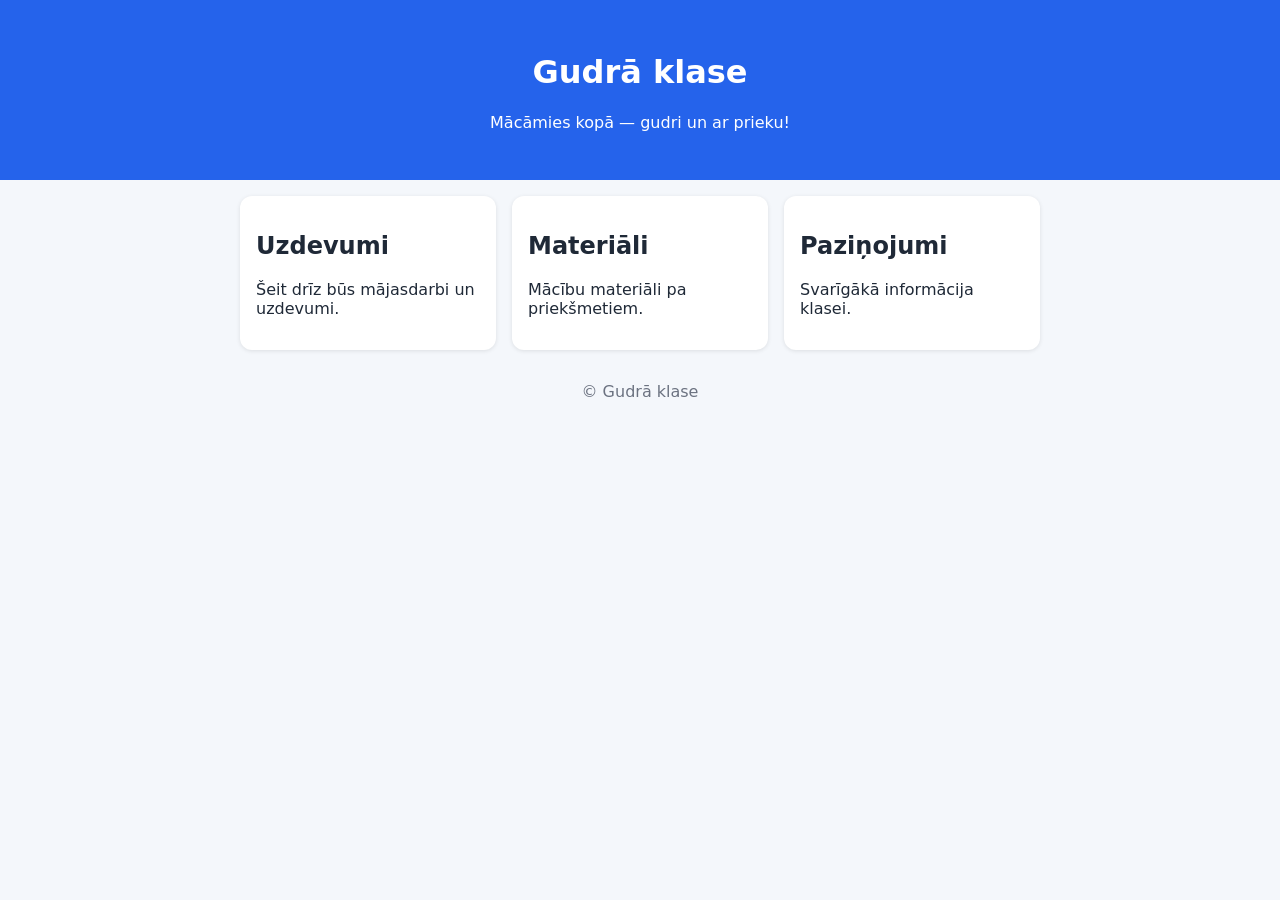
==== index.html @ 0bf32ad8 "Pirmie faili: README un sākumlapa Co-Authored-By: Claude Sonnet 5.5 <noreply@anthropic.com> Claude-S" ====
<!DOCTYPE html>
<html lang="lv">
<head>
  <meta charset="UTF-8">
  <meta name="viewport" content="width=device-width, initial-scale=1">
  <title>Gudrā klase</title>
  <style>
    body { font-family: system-ui, sans-serif; margin: 0; background: #f4f7fb; color: #1f2937; }
    header { background: #2563eb; color: #fff; padding: 2rem 1rem; text-align: center; }
    main { max-width: 800px; margin: 0 auto; padding: 1rem; }
    .cards { display: grid; gap: 1rem; grid-template-columns: repeat(auto-fit, minmax(220px, 1fr)); }
    .card { background: #fff; border-radius: 12px; padding: 1rem; box-shadow: 0 1px 4px rgba(0,0,0,.1); }
    footer { text-align: center; padding: 1rem; color: #6b7280; }
  </style>
</head>
<body>
  <header>
    <h1>Gudrā klase</h1>
    <p>Mācāmies kopā — gudri un ar prieku!</p>
  </header>
  <main>
    <div class="cards">
      <section class="card"><h2>Uzdevumi</h2><p>Šeit drīz būs mājasdarbi un uzdevumi.</p></section>
      <section class="card"><h2>Materiāli</h2><p>Mācību materiāli pa priekšmetiem.</p></section>
      <section class="card"><h2>Paziņojumi</h2><p>Svarīgākā informācija klasei.</p></section>
    </div>
  </main>
  <footer>© Gudrā klase</footer>
</body>
</html>
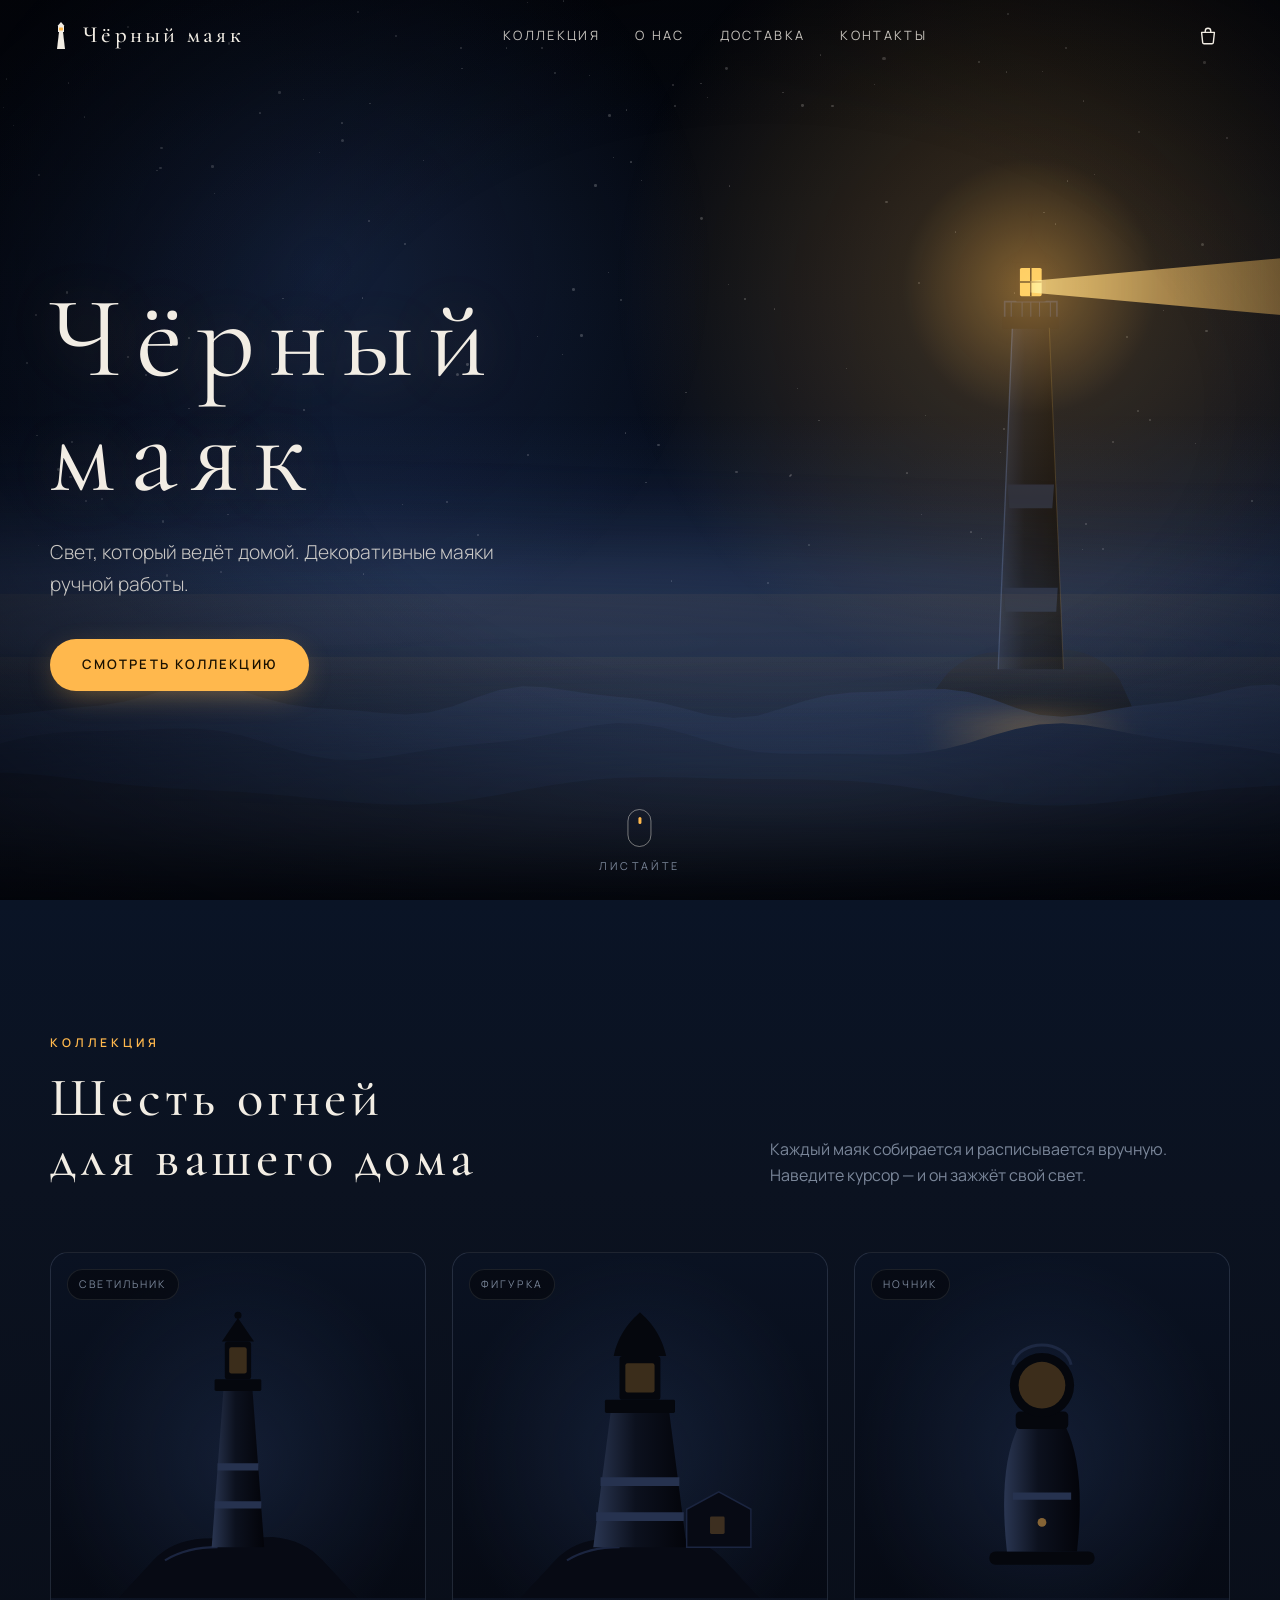
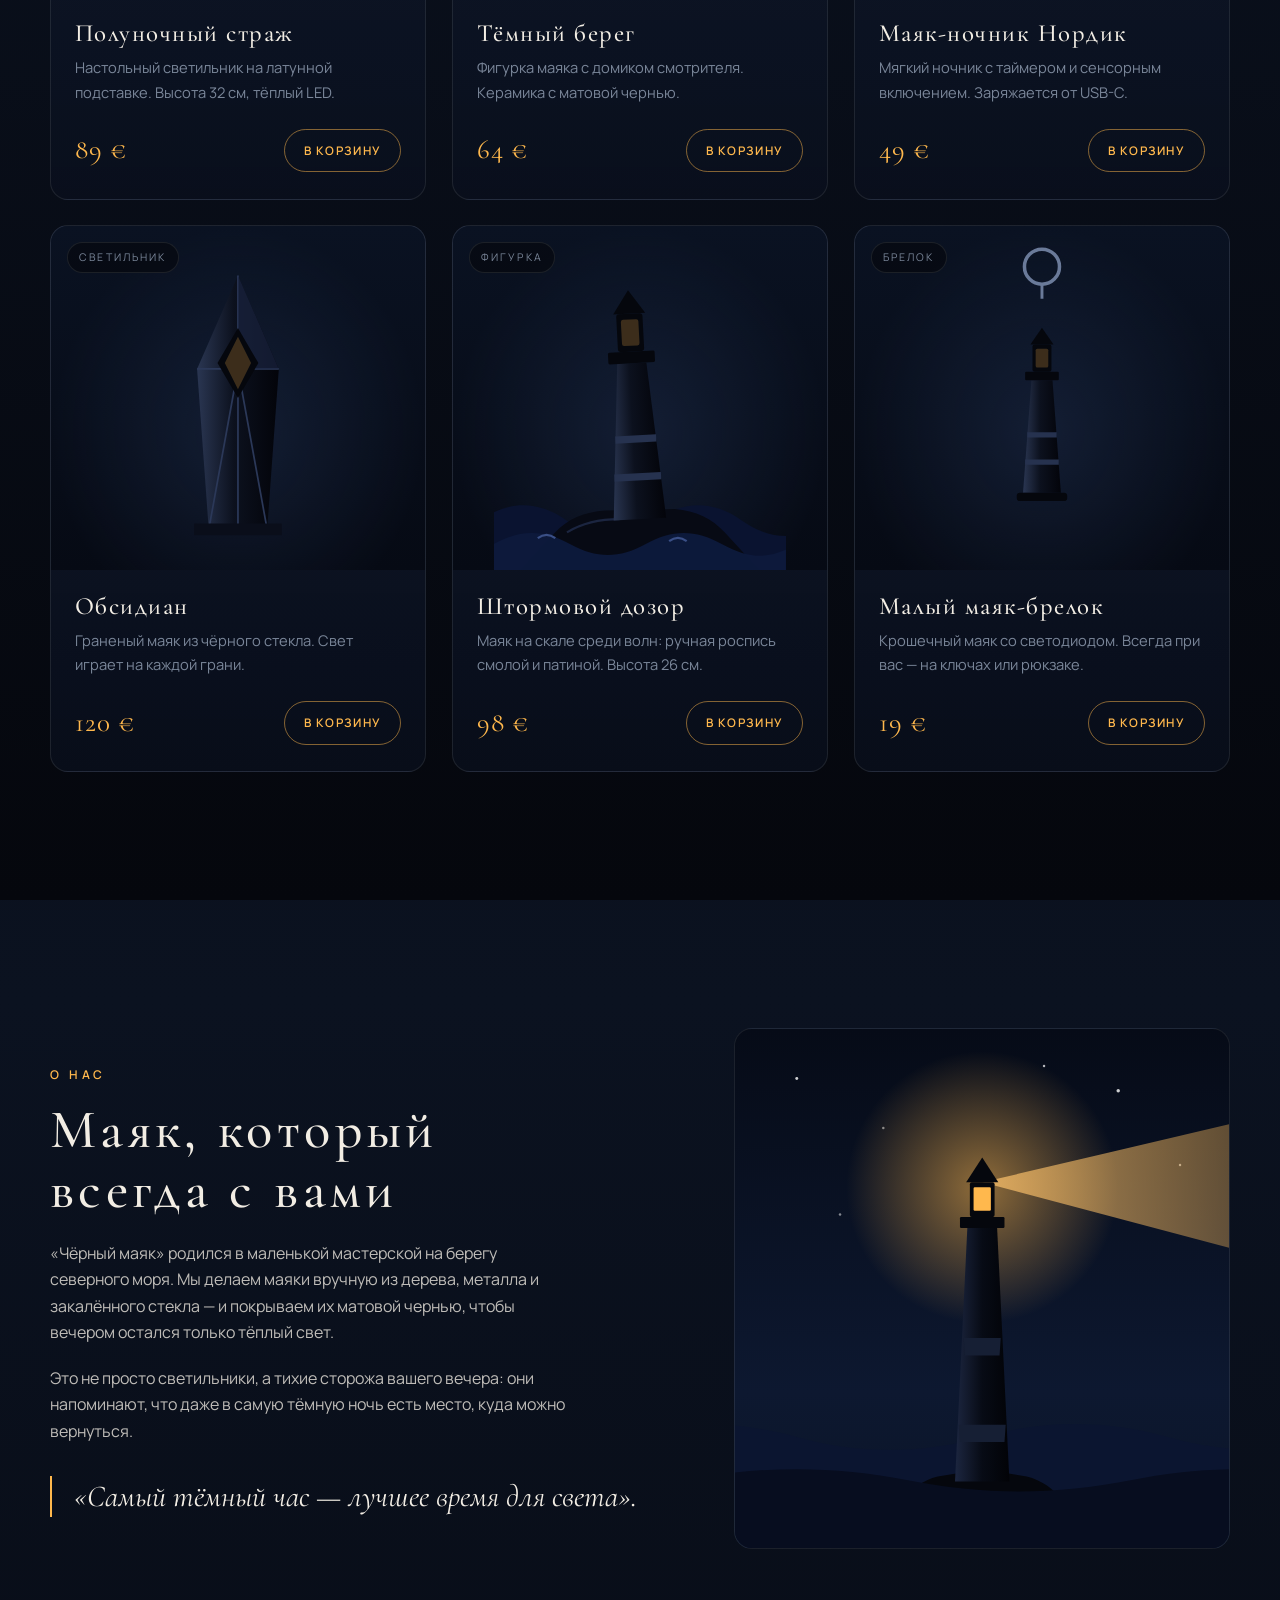
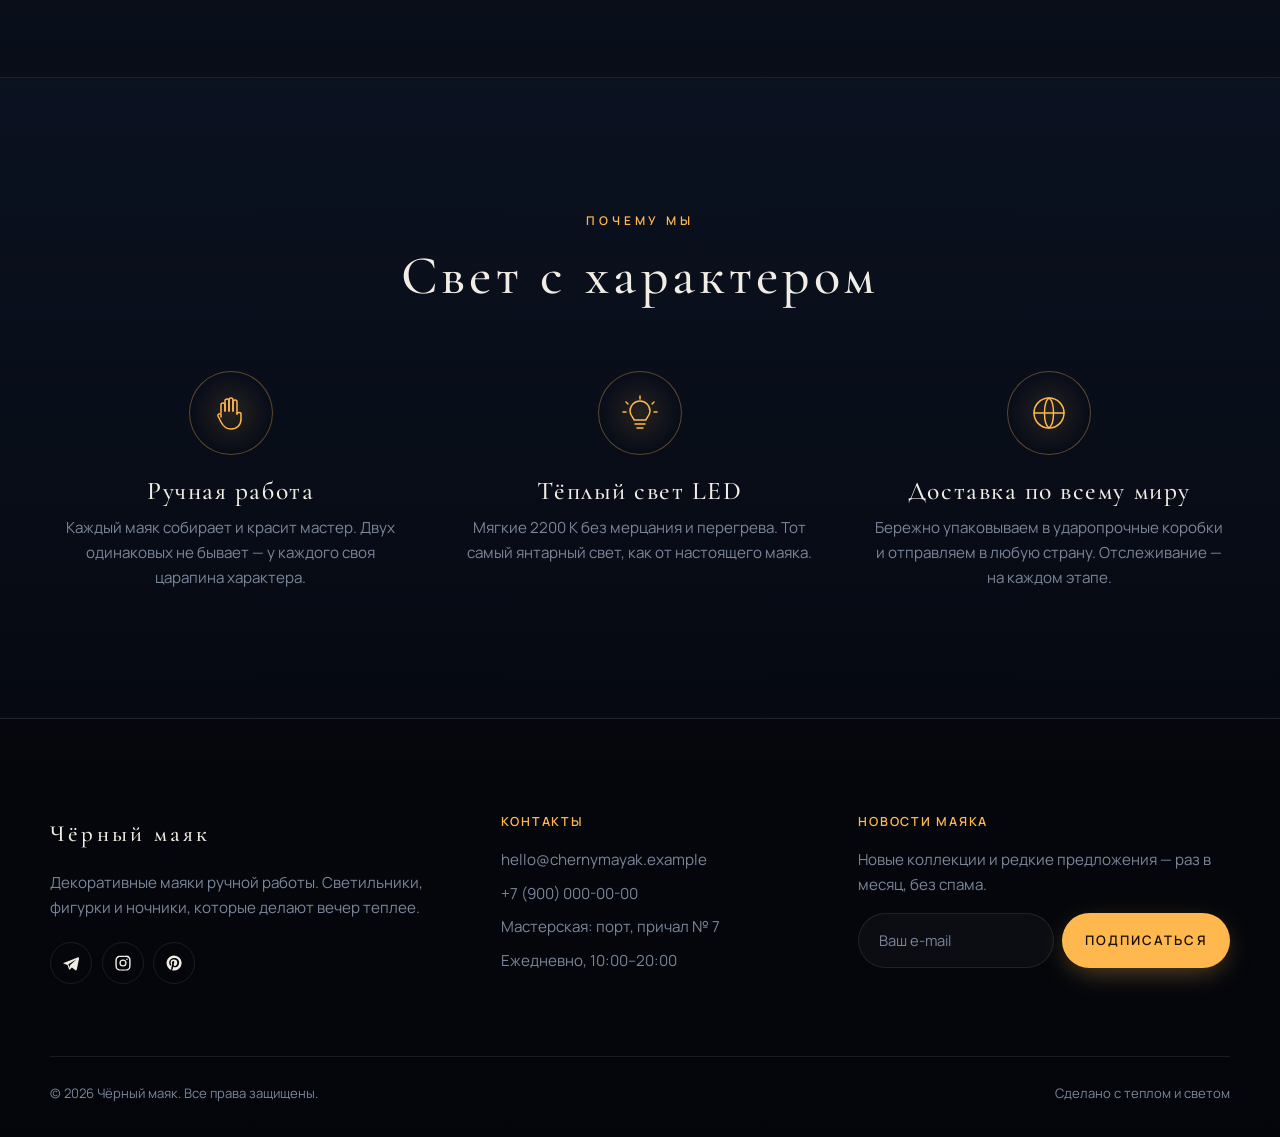
==== commit 65da4eb6: "Сайт «Чёрный маяк»: одностраничный магазин декоративных маяков Co-Authored-By: Claude Sonnet 5.5 <no" ====
--- a/index.html
+++ b/index.html
@@ -1,30 +1,1189 @@
 <!DOCTYPE html>
-<html lang="lv">
+<html lang="ru">
 <head>
-  <meta charset="UTF-8">
-  <meta name="viewport" content="width=device-width, initial-scale=1">
-  <title>Gudrā klase</title>
-  <style>
-    body { font-family: system-ui, sans-serif; margin: 0; background: #f4f7fb; color: #1f2937; }
-    header { background: #2563eb; color: #fff; padding: 2rem 1rem; text-align: center; }
-    main { max-width: 800px; margin: 0 auto; padding: 1rem; }
-    .cards { display: grid; gap: 1rem; grid-template-columns: repeat(auto-fit, minmax(220px, 1fr)); }
-    .card { background: #fff; border-radius: 12px; padding: 1rem; box-shadow: 0 1px 4px rgba(0,0,0,.1); }
-    footer { text-align: center; padding: 1rem; color: #6b7280; }
-  </style>
+<meta charset="UTF-8">
+<meta name="viewport" content="width=device-width, initial-scale=1">
+<title>Чёрный маяк — декоративные маяки ручной работы</title>
+<meta name="description" content="Чёрный маяк — интернет-магазин декоративных маяков ручной работы: настольные светильники, фигурки и ночники. Свет, который ведёт домой.">
+<meta name="theme-color" content="#05070d">
+
+<!-- Шрифты: единственная внешняя зависимость -->
+<link rel="preconnect" href="https://fonts.googleapis.com">
+<link rel="preconnect" href="https://fonts.gstatic.com" crossorigin>
+<link href="https://fonts.googleapis.com/css2?family=Cormorant+Garamond:ital,wght@0,300;0,400;0,500;0,600;1,400;1,500&family=Manrope:wght@300;400;500;600;700&display=swap&subset=cyrillic" rel="stylesheet">
+
+<style>
+/* =========================================================
+   0. ПЕРЕМЕННЫЕ И БАЗА
+   ========================================================= */
+:root{
+  /* Палитра */
+  --bg-0:#05070d;
+  --bg-1:#0b1220;
+  --bg-2:#101a2e;
+  --text:#f2ede4;
+  --muted:#7a8699;
+  --accent:#ffb84d;
+  --accent-soft:rgba(255,184,77,.16);
+  --accent-glow:rgba(255,184,77,.45);
+  --line:rgba(242,237,228,.09);
+  --card:rgba(16,26,46,.55);
+
+  /* Шрифты */
+  --font-head:"Cormorant Garamond","Playfair Display",Georgia,serif;
+  --font-body:"Manrope","Inter",system-ui,-apple-system,"Segoe UI",sans-serif;
+
+  /* Размеры */
+  --nav-h:72px;
+  --maxw:1180px;
+  --radius:18px;
+  --ease:cubic-bezier(.22,.8,.24,1);
+}
+
+*,*::before,*::after{box-sizing:border-box}
+html{scroll-behavior:smooth;-webkit-text-size-adjust:100%}
+body{
+  margin:0;
+  font-family:var(--font-body);
+  font-size:16px;
+  line-height:1.65;
+  color:var(--text);
+  background:linear-gradient(180deg,var(--bg-0) 0%,var(--bg-1) 60%,var(--bg-0) 100%);
+  background-color:var(--bg-0);
+  overflow-x:hidden;
+}
+img,svg{display:block;max-width:100%}
+a{color:inherit;text-decoration:none}
+button{font:inherit;color:inherit;cursor:pointer;border:0;background:none}
+h1,h2,h3{font-family:var(--font-head);font-weight:500;margin:0;line-height:1.1}
+p{margin:0}
+ul{margin:0;padding:0;list-style:none}
+:focus-visible{outline:2px solid var(--accent);outline-offset:3px;border-radius:6px}
+::selection{background:var(--accent);color:#1a1100}
+
+.container{width:min(var(--maxw),100% - 2.5rem);margin-inline:auto}
+.sr-only{position:absolute;width:1px;height:1px;overflow:hidden;clip:rect(0 0 0 0);white-space:nowrap}
+.skip{position:fixed;left:1rem;top:-4rem;z-index:200;background:var(--accent);color:#1a1100;padding:.6rem 1rem;border-radius:8px;transition:top .3s}
+.skip:focus{top:1rem}
+
+/* Общие заголовки секций */
+.eyebrow{
+  display:inline-block;font-size:.75rem;font-weight:600;letter-spacing:.32em;text-transform:uppercase;
+  color:var(--accent);margin-bottom:1rem;
+}
+.section{padding:clamp(4.5rem,10vw,8rem) 0;position:relative}
+.section-title{
+  font-size:clamp(2rem,5vw,3.4rem);letter-spacing:.08em;
+}
+.section-lead{color:var(--muted);max-width:46ch;margin-top:1rem}
+
+/* Кнопки */
+.btn{
+  position:relative;display:inline-flex;align-items:center;justify-content:center;gap:.6rem;
+  padding:.95rem 2rem;border-radius:999px;font-weight:600;font-size:.82rem;letter-spacing:.16em;text-transform:uppercase;
+  transition:transform .4s var(--ease),box-shadow .4s var(--ease),background .4s,color .4s,border-color .4s;
+}
+.btn-primary{
+  background:var(--accent);color:#1a1100;
+  box-shadow:0 0 0 0 var(--accent-glow),0 8px 30px -8px var(--accent-glow);
+  animation:btnPulse 3.4s ease-in-out infinite;
+}
+.btn-primary:hover{transform:translateY(-3px);box-shadow:0 0 0 6px rgba(255,184,77,.14),0 14px 44px -6px var(--accent-glow)}
+.btn-ghost{border:1px solid var(--line);color:var(--text)}
+.btn-ghost:hover{border-color:var(--accent);color:var(--accent);transform:translateY(-2px)}
+@keyframes btnPulse{
+  0%,100%{box-shadow:0 0 0 0 rgba(255,184,77,0),0 8px 30px -8px var(--accent-glow)}
+  50%{box-shadow:0 0 0 8px rgba(255,184,77,.08),0 10px 40px -6px rgba(255,184,77,.6)}
+}
+
+/* =========================================================
+   1. НАВИГАЦИЯ
+   ========================================================= */
+.nav{
+  position:fixed;inset:0 0 auto 0;height:var(--nav-h);z-index:100;
+  display:flex;align-items:center;
+  transition:background .5s,backdrop-filter .5s,border-color .5s;
+  border-bottom:1px solid transparent;
+}
+.nav.scrolled{
+  background:rgba(5,7,13,.62);
+  -webkit-backdrop-filter:blur(16px) saturate(140%);backdrop-filter:blur(16px) saturate(140%);
+  border-bottom-color:var(--line);
+}
+.nav-inner{display:flex;align-items:center;justify-content:space-between;gap:1.5rem;width:min(var(--maxw),100% - 2.5rem);margin-inline:auto}
+.logo{display:flex;align-items:center;gap:.7rem;font-family:var(--font-head);font-size:1.45rem;letter-spacing:.14em;font-weight:500}
+.logo svg{width:22px;height:30px;overflow:visible}
+.logo .lamp-dot{fill:var(--accent);animation:flicker 4s infinite}
+.nav-links{display:flex;align-items:center;gap:2.2rem}
+.nav-links a{
+  position:relative;font-size:.8rem;letter-spacing:.18em;text-transform:uppercase;color:rgba(242,237,228,.82);
+  padding:.3rem 0;transition:color .3s;
+}
+.nav-links a::after{
+  content:"";position:absolute;left:0;bottom:-2px;height:1px;width:100%;background:var(--accent);
+  transform:scaleX(0);transform-origin:left;transition:transform .4s var(--ease);
+}
+.nav-links a:hover{color:var(--accent)}
+.nav-links a:hover::after{transform:scaleX(1)}
+.nav-actions{display:flex;align-items:center;gap:.4rem}
+.icon-btn{
+  position:relative;width:44px;height:44px;border-radius:50%;display:grid;place-items:center;
+  transition:background .3s,color .3s;
+}
+.icon-btn:hover{background:var(--accent-soft);color:var(--accent)}
+.icon-btn svg{width:22px;height:22px}
+.cart-count{
+  position:absolute;top:2px;right:0;min-width:19px;height:19px;padding:0 5px;border-radius:999px;
+  background:var(--accent);color:#1a1100;font-size:.68rem;font-weight:700;line-height:19px;text-align:center;
+  transform:scale(0);transition:transform .3s var(--ease);
+}
+.cart-count.has{transform:scale(1)}
+.cart-count.bump{animation:bump .55s var(--ease)}
+@keyframes bump{0%{transform:scale(1)}30%{transform:scale(1.7) translateY(-3px)}60%{transform:scale(.85)}100%{transform:scale(1)}}
+.burger{display:none}
+.burger span{display:block;width:20px;height:1.5px;background:currentColor;margin:5px 0;transition:transform .35s var(--ease),opacity .25s}
+.burger[aria-expanded="true"] span:nth-child(1){transform:translateY(6.5px) rotate(45deg)}
+.burger[aria-expanded="true"] span:nth-child(2){opacity:0}
+.burger[aria-expanded="true"] span:nth-child(3){transform:translateY(-6.5px) rotate(-45deg)}
+
+/* =========================================================
+   2. HERO
+   ========================================================= */
+.hero{
+  position:relative;min-height:100vh;min-height:100svh;overflow:hidden;isolation:isolate;
+  display:flex;align-items:center;
+  background:linear-gradient(180deg,#03050a 0%,#070d1a 45%,#0d1830 72%,#0a1426 100%);
+}
+.layer{position:absolute;inset:0;pointer-events:none;will-change:transform}
+
+/* Звёзды */
+.stars{position:absolute;inset:0 0 35% 0}
+.star{
+  position:absolute;border-radius:50%;background:#fff;opacity:.2;
+  animation:twinkle var(--dur,4s) ease-in-out var(--del,0s) infinite;
+}
+@keyframes twinkle{0%,100%{opacity:.15;transform:scale(.8)}50%{opacity:var(--max,.9);transform:scale(1.15)}}
+.shooting{
+  position:absolute;top:14%;left:62%;width:140px;height:1.5px;
+  background:linear-gradient(90deg,rgba(255,255,255,.9),transparent);
+  transform:rotate(-24deg) translateX(0);opacity:0;
+  animation:shoot 11s ease-in 3s infinite;
+}
+@keyframes shoot{
+  0%{opacity:0;transform:rotate(-24deg) translateX(0)}
+  2%{opacity:1}
+  7%{opacity:0;transform:rotate(-24deg) translateX(-380px)}
+  100%{opacity:0;transform:rotate(-24deg) translateX(-380px)}
+}
+/* Лунное свечение и дымка у горизонта */
+.moonglow{
+  position:absolute;left:-10%;top:-20%;width:70vw;height:70vw;max-width:900px;max-height:900px;
+  background:radial-gradient(circle,rgba(70,110,190,.22),transparent 62%);
+}
+.haze{
+  position:absolute;left:0;right:0;bottom:24%;height:30%;
+  background:linear-gradient(180deg,transparent,rgba(60,90,150,.16) 60%,transparent);
+}
+
+/* Маяк */
+.lighthouse{
+  position:absolute;right:clamp(1rem,11vw,12rem);bottom:calc(20% - 4px);
+  width:clamp(130px,17vw,250px);aspect-ratio:200/520;
+}
+.lighthouse svg{width:100%;height:100%;overflow:visible}
+.lamp-glow{
+  position:absolute;left:50%;top:22.7%;width:520%;aspect-ratio:1;transform:translate(-50%,-50%);
+  background:radial-gradient(circle,rgba(255,184,77,.5) 0%,rgba(255,184,77,.16) 16%,transparent 52%);
+  animation:flicker 5s infinite;mix-blend-mode:screen;
+}
+.beam{
+  position:absolute;left:50%;top:22.7%;width:min(78vw,1250px);height:min(15vw,240px);
+  transform-origin:0 50%;margin-top:calc(min(15vw,240px) / -2);
+  background:linear-gradient(90deg,rgba(255,200,110,.78),rgba(255,184,77,.32) 32%,rgba(255,184,77,0) 92%);
+  clip-path:polygon(0 47%,100% 0,100% 100%,0 53%);
+  filter:blur(5px);mix-blend-mode:screen;
+  animation:sweep 9s ease-in-out infinite;
+}
+/* Луч вращается вокруг башни: проекция на экран сжимается до нуля и разворачивается */
+@keyframes sweep{
+  0%,100%{transform:scaleX(1);opacity:.95}
+  25%{opacity:.7}
+  50%{transform:scaleX(-1);opacity:.95}
+  75%{opacity:.7}
+}
+@keyframes flicker{
+  0%,100%{opacity:1}
+  8%{opacity:.86}
+  12%{opacity:1}
+  46%{opacity:.93}
+  50%{opacity:1}
+  78%{opacity:.88}
+  82%{opacity:1}
+}
+
+/* Море */
+.sea{position:absolute;left:-5%;right:-5%;bottom:0;overflow:hidden}
+.sea.back{height:34%}
+.sea.mid{height:27%}
+.sea.front{height:19%}
+.sea svg{position:absolute;left:0;bottom:0;width:200%;max-width:none;height:100%}
+.sea.back svg{animation:drift 52s linear infinite}
+.sea.mid svg{animation:drift 36s linear infinite reverse}
+.sea.front svg{animation:drift 24s linear infinite}
+@keyframes drift{from{transform:translateX(0)}to{transform:translateX(-50%)}}
+.sea.back::after,.sea.mid::after{
+  content:"";position:absolute;inset:0;
+  background:linear-gradient(180deg,rgba(255,184,77,.05),transparent 40%);
+}
+/* Золотая дорожка на воде под маяком */
+.glint{
+  position:absolute;right:clamp(1rem,11vw,12rem);bottom:6%;width:clamp(130px,17vw,250px);height:15%;
+  background:radial-gradient(ellipse at 50% 0,rgba(255,184,77,.35),transparent 70%);
+  filter:blur(10px);animation:flicker 5s infinite;
+}
+
+/* Туман */
+.fog{position:absolute;left:-30%;width:160%;height:36%;filter:blur(30px)}
+.fog.f1{bottom:12%;background:radial-gradient(ellipse at 30% 50%,rgba(150,175,215,.16),transparent 60%),radial-gradient(ellipse at 75% 60%,rgba(120,150,200,.13),transparent 55%);animation:fogMove 38s ease-in-out infinite alternate}
+.fog.f2{bottom:-2%;height:30%;background:radial-gradient(ellipse at 60% 50%,rgba(150,175,215,.18),transparent 60%),radial-gradient(ellipse at 15% 60%,rgba(120,150,200,.12),transparent 55%);animation:fogMove 28s ease-in-out infinite alternate-reverse}
+@keyframes fogMove{from{transform:translateX(-6%)}to{transform:translateX(8%)}}
+.vignette{position:absolute;inset:0;background:radial-gradient(ellipse at 60% 45%,transparent 40%,rgba(2,3,8,.65) 100%)}
+
+/* Контент hero */
+.hero-content{position:relative;z-index:5;padding-top:var(--nav-h);width:min(var(--maxw),100% - 2.5rem);margin-inline:auto}
+.hero-text{max-width:44rem}
+.hero h1{
+  font-size:clamp(2.7rem,9vw,8rem);font-weight:400;letter-spacing:.12em;line-height:1;
+  text-shadow:0 0 60px rgba(255,184,77,.18);
+}
+.hero h1 .word{display:inline-block;white-space:nowrap;margin-right:.28em}
+.hero h1 .word:last-child{margin-right:0}
+.hero h1 .ch{
+  display:inline-block;opacity:0;filter:blur(14px);transform:translateY(.25em);
+  animation:chIn 1.2s var(--ease) forwards;animation-delay:calc(.35s + var(--i) * .075s);
+}
+.hero h1 .ch.accent{color:var(--accent)}
+@keyframes chIn{to{opacity:1;filter:blur(0);transform:none}}
+.hero-sub{
+  margin-top:1.6rem;max-width:30rem;font-size:clamp(1rem,2vw,1.2rem);color:rgba(242,237,228,.82);font-weight:300;
+  opacity:0;transform:translateY(14px);animation:fadeUp 1.2s var(--ease) 1.3s forwards;
+}
+.hero .btn{margin-top:2.4rem;opacity:0;transform:translateY(14px);animation:fadeUp 1.2s var(--ease) 1.65s forwards,btnPulse 3.4s ease-in-out 3s infinite}
+@keyframes fadeUp{to{opacity:1;transform:none}}
+
+.scroll-hint{
+  position:absolute;left:50%;bottom:1.6rem;z-index:6;transform:translateX(-50%);
+  display:flex;flex-direction:column;align-items:center;gap:.6rem;color:var(--muted);
+  font-size:.68rem;letter-spacing:.3em;text-transform:uppercase;
+  opacity:0;animation:fadeIn 1s 2.4s forwards;
+}
+@keyframes fadeIn{to{opacity:1}}
+.mouse{width:24px;height:38px;border:1.5px solid rgba(242,237,228,.45);border-radius:14px;position:relative;animation:hintPulse 2.4s ease-in-out infinite}
+.mouse::before{content:"";position:absolute;left:50%;top:7px;width:3px;height:7px;margin-left:-1.5px;border-radius:2px;background:var(--accent);animation:wheel 2s ease-in-out infinite}
+@keyframes wheel{0%{opacity:0;transform:translateY(0)}30%{opacity:1}100%{opacity:0;transform:translateY(14px)}}
+@keyframes hintPulse{0%,100%{box-shadow:0 0 0 0 rgba(255,184,77,0)}50%{box-shadow:0 0 18px 2px rgba(255,184,77,.22)}}
+
+/* =========================================================
+   3. КАТАЛОГ
+   ========================================================= */
+.catalog{background:linear-gradient(180deg,#0a1426 0%,var(--bg-1) 18%,var(--bg-0) 100%)}
+.section-head{display:flex;flex-wrap:wrap;align-items:end;justify-content:space-between;gap:1.5rem;margin-bottom:clamp(2.5rem,5vw,4rem)}
+.grid{display:grid;gap:1.6rem;grid-template-columns:1fr}
+@media(min-width:640px){.grid{grid-template-columns:repeat(2,1fr)}}
+@media(min-width:1000px){.grid{grid-template-columns:repeat(3,1fr)}}
+
+.card{
+  position:relative;display:flex;flex-direction:column;border-radius:var(--radius);overflow:hidden;
+  background:linear-gradient(180deg,rgba(22,34,60,.6),rgba(10,16,30,.7));
+  border:1px solid var(--line);
+  transition:transform .6s var(--ease),box-shadow .6s var(--ease),border-color .6s;
+}
+.card:hover,.card:focus-within{
+  transform:translateY(-8px);border-color:rgba(255,184,77,.38);
+  box-shadow:0 30px 60px -28px rgba(0,0,0,.9),0 0 50px -10px rgba(255,184,77,.28);
+}
+.card-art{
+  position:relative;aspect-ratio:1/.92;display:grid;place-items:end center;overflow:hidden;
+  background:radial-gradient(ellipse at 50% 60%,rgba(40,60,100,.35),transparent 70%),linear-gradient(180deg,#0a1222,#060a14);
+}
+.card-art::after{ /* тёплый ореол при наведении */
+  content:"";position:absolute;inset:0;background:radial-gradient(circle at 50% 38%,rgba(255,184,77,.3),transparent 55%);
+  opacity:0;transition:opacity .7s var(--ease);
+}
+.card:hover .card-art::after,.card:focus-within .card-art::after{opacity:1}
+.card-art svg{width:78%;height:auto;position:relative;z-index:1;transition:transform .8s var(--ease)}
+.card:hover .card-art svg{transform:scale(1.05)}
+.card-art .lamp{fill:#ffb84d;opacity:.22;transition:opacity .6s var(--ease),filter .6s}
+.card-art .halo{opacity:0;transition:opacity .7s var(--ease);transform-box:fill-box;transform-origin:center}
+.card-art .ray{opacity:0;transition:opacity .9s var(--ease)}
+.card:hover .lamp,.card:focus-within .lamp{opacity:1;filter:drop-shadow(0 0 7px rgba(255,184,77,.9))}
+.card:hover .halo,.card:focus-within .halo{opacity:1;animation:flicker 4s infinite}
+.card:hover .ray,.card:focus-within .ray{opacity:1}
+.tag{
+  position:absolute;top:1rem;left:1rem;z-index:2;font-size:.66rem;letter-spacing:.2em;text-transform:uppercase;
+  padding:.35rem .7rem;border-radius:999px;background:rgba(5,7,13,.6);border:1px solid var(--line);color:var(--muted);
+}
+.card-body{padding:1.4rem 1.5rem 1.6rem;display:flex;flex-direction:column;gap:.5rem;flex:1}
+.card h3{font-size:1.55rem;letter-spacing:.06em}
+.card p{color:var(--muted);font-size:.92rem;flex:1}
+.card-foot{display:flex;align-items:center;justify-content:space-between;gap:1rem;margin-top:1rem}
+.price{font-family:var(--font-head);font-size:1.7rem;color:var(--accent);letter-spacing:.04em}
+.add{
+  padding:.7rem 1.2rem;border-radius:999px;border:1px solid rgba(255,184,77,.5);color:var(--accent);
+  font-size:.74rem;font-weight:600;letter-spacing:.14em;text-transform:uppercase;
+  transition:background .35s,color .35s,transform .35s var(--ease),box-shadow .35s;
+}
+.add:hover{background:var(--accent);color:#1a1100;box-shadow:0 8px 26px -8px var(--accent-glow);transform:translateY(-2px)}
+.add.done{background:var(--accent);color:#1a1100}
+
+/* Появление при скролле */
+.reveal{opacity:0;transform:translateY(34px);transition:opacity 1s var(--ease),transform 1s var(--ease);transition-delay:calc(var(--i,0) * 110ms)}
+.reveal.in{opacity:1;transform:none}
+
+/* =========================================================
+   4. КОРЗИНА (выдвижная панель)
+   ========================================================= */
+.overlay{
+  position:fixed;inset:0;z-index:150;background:rgba(2,4,9,.6);
+  -webkit-backdrop-filter:blur(4px);backdrop-filter:blur(4px);
+  opacity:0;visibility:hidden;transition:opacity .5s var(--ease),visibility .5s;
+}
+.overlay.open{opacity:1;visibility:visible}
+.drawer{
+  position:fixed;top:0;right:0;bottom:0;z-index:160;width:min(430px,100%);
+  display:flex;flex-direction:column;
+  background:linear-gradient(180deg,#0e1830,#070b16);border-left:1px solid var(--line);
+  box-shadow:-30px 0 80px -20px rgba(0,0,0,.8);
+  transform:translateX(104%);transition:transform .65s var(--ease),visibility .65s;visibility:hidden;
+}
+.drawer.open{transform:none;visibility:visible}
+.drawer-head{display:flex;align-items:center;justify-content:space-between;padding:1.4rem 1.5rem;border-bottom:1px solid var(--line)}
+.drawer-head h2{font-size:1.7rem;letter-spacing:.08em}
+.drawer-body{flex:1;overflow:auto;padding:1rem 1.5rem}
+.empty{height:100%;display:grid;place-content:center;text-align:center;gap:1rem;color:var(--muted)}
+.empty svg{width:64px;height:84px;margin:0 auto;opacity:.7}
+.line-item{
+  display:grid;grid-template-columns:64px 1fr auto;gap:1rem;align-items:center;
+  padding:1rem 0;border-bottom:1px solid var(--line);
+}
+.line-item.enter{animation:rowIn .6s var(--ease)}
+@keyframes rowIn{from{opacity:0;transform:translateX(30px);background:var(--accent-soft)}to{opacity:1;transform:none;background:transparent}}
+.thumb{width:64px;height:64px;border-radius:12px;background:#080d1a;border:1px solid var(--line);display:grid;place-items:end center;overflow:hidden}
+.thumb svg{width:100%;height:100%;padding:4px}
+.thumb .lamp{fill:#ffb84d}
+.thumb .halo,.thumb .ray{display:none}
+.line-name{font-family:var(--font-head);font-size:1.15rem;letter-spacing:.04em;line-height:1.2}
+.line-price{color:var(--muted);font-size:.85rem;margin-top:.15rem}
+.qty{display:inline-flex;align-items:center;gap:.2rem;margin-top:.5rem;border:1px solid var(--line);border-radius:999px}
+.qty button{width:30px;height:30px;border-radius:50%;display:grid;place-items:center;font-size:1.05rem;transition:background .25s,color .25s}
+.qty button:hover{background:var(--accent-soft);color:var(--accent)}
+.qty span{min-width:1.6rem;text-align:center;font-size:.9rem;font-variant-numeric:tabular-nums}
+.line-side{text-align:right;display:flex;flex-direction:column;align-items:flex-end;gap:.6rem}
+.line-total{color:var(--accent);font-family:var(--font-head);font-size:1.25rem}
+.remove{font-size:.72rem;letter-spacing:.14em;text-transform:uppercase;color:var(--muted);transition:color .25s}
+.remove:hover{color:#ff7a6b}
+.drawer-foot{padding:1.4rem 1.5rem 1.6rem;border-top:1px solid var(--line);display:grid;gap:1rem}
+.total-row{display:flex;justify-content:space-between;align-items:baseline}
+.total-row span:first-child{color:var(--muted);letter-spacing:.14em;text-transform:uppercase;font-size:.78rem}
+.total-row strong{font-family:var(--font-head);font-weight:500;font-size:2rem;color:var(--accent)}
+.drawer-foot .btn{width:100%}
+.btn[disabled]{opacity:.4;pointer-events:none;animation:none}
+.success{
+  position:absolute;inset:0;z-index:3;display:grid;place-content:center;gap:1.2rem;text-align:center;padding:2rem;
+  background:linear-gradient(180deg,#0e1830,#070b16);
+  opacity:0;visibility:hidden;transition:opacity .6s var(--ease),visibility .6s;
+}
+.success.show{opacity:1;visibility:visible}
+.success .ok{
+  width:84px;height:84px;margin:0 auto;border-radius:50%;display:grid;place-items:center;
+  border:1.5px solid var(--accent);box-shadow:0 0 40px -4px var(--accent-glow);
+}
+.success .ok svg{width:38px;height:38px;stroke:var(--accent);fill:none;stroke-width:2;stroke-linecap:round;stroke-linejoin:round;stroke-dasharray:40;stroke-dashoffset:40}
+.success.show .ok svg{animation:draw .9s .3s var(--ease) forwards}
+.success h3{font-size:2rem;letter-spacing:.06em}
+.success p{color:var(--muted);max-width:28ch;margin-inline:auto;font-size:.92rem}
+@keyframes draw{to{stroke-dashoffset:0}}
+
+.toast{
+  position:fixed;left:50%;bottom:1.6rem;z-index:300;transform:translate(-50%,30px);opacity:0;
+  background:rgba(14,24,48,.92);border:1px solid rgba(255,184,77,.4);color:var(--text);
+  padding:.8rem 1.4rem;border-radius:999px;font-size:.88rem;box-shadow:0 14px 40px -10px rgba(0,0,0,.8);
+  -webkit-backdrop-filter:blur(10px);backdrop-filter:blur(10px);
+  transition:opacity .45s var(--ease),transform .45s var(--ease);pointer-events:none;
+}
+.toast.show{opacity:1;transform:translate(-50%,0)}
+
+/* =========================================================
+   5. О НАС
+   ========================================================= */
+.about-grid{display:grid;gap:clamp(2rem,6vw,5rem);align-items:center}
+@media(min-width:900px){.about-grid{grid-template-columns:1.1fr .9fr}}
+.about-text p{color:rgba(242,237,228,.78);margin-top:1.2rem;max-width:52ch}
+.quote{
+  margin:2rem 0 0;padding-left:1.4rem;border-left:2px solid var(--accent);
+  font-family:var(--font-head);font-style:italic;font-size:clamp(1.4rem,3vw,1.9rem);line-height:1.35;color:var(--text);
+}
+.about-art{
+  position:relative;aspect-ratio:1/1.05;border-radius:var(--radius);overflow:hidden;border:1px solid var(--line);
+  background:linear-gradient(180deg,#060b17,#0d1830 70%,#0a1426);
+}
+.about-art svg{position:absolute;inset:0;width:100%;height:100%}
+.about-art .abeam{transform-origin:200px 128px;animation:sweep 9s ease-in-out infinite;transform-box:view-box}
+.about-art .aflick{animation:flicker 5s infinite}
+.about-art .awave{animation:drift 20s linear infinite}
+.about-art .awave.w2{animation-duration:30s;animation-direction:reverse}
+
+/* =========================================================
+   6. ПРЕИМУЩЕСТВА
+   ========================================================= */
+.features{border-block:1px solid var(--line);background:linear-gradient(180deg,rgba(16,26,46,.35),transparent)}
+.feat-grid{display:grid;gap:2.5rem}
+@media(min-width:800px){.feat-grid{grid-template-columns:repeat(3,1fr);gap:3rem}}
+.feat{text-align:center;max-width:22rem;margin-inline:auto}
+.feat-icon{
+  width:84px;height:84px;margin:0 auto 1.4rem;border-radius:50%;display:grid;place-items:center;
+  border:1px solid rgba(255,184,77,.35);background:radial-gradient(circle,rgba(255,184,77,.12),transparent 70%);
+}
+.feat-icon svg{width:40px;height:40px;fill:none;stroke:var(--accent);stroke-width:1.5;stroke-linecap:round;stroke-linejoin:round}
+.feat-icon svg *{stroke-dasharray:200;stroke-dashoffset:200;transition:stroke-dashoffset 1.8s var(--ease) .3s}
+.feat.in .feat-icon svg *{stroke-dashoffset:0}
+.feat h3{font-size:1.6rem;letter-spacing:.06em;margin-bottom:.6rem}
+.feat p{color:var(--muted);font-size:.95rem}
+
+/* =========================================================
+   7. ПОДВАЛ
+   ========================================================= */
+.footer{padding:clamp(4rem,8vw,6rem) 0 2rem;background:linear-gradient(180deg,var(--bg-0),#03050a)}
+.foot-grid{display:grid;gap:3rem}
+@media(min-width:860px){.foot-grid{grid-template-columns:1.3fr 1fr 1.2fr}}
+.foot-col h3{font-size:1.2rem;letter-spacing:.14em;text-transform:uppercase;font-family:var(--font-body);font-weight:600;color:var(--accent);margin-bottom:1.1rem;font-size:.78rem}
+.foot-col p,.foot-col li{color:var(--muted);font-size:.95rem}
+.foot-col li+li{margin-top:.55rem}
+.foot-col a{transition:color .3s}
+.foot-col a:hover{color:var(--accent)}
+.foot-brand .logo{margin-bottom:1rem}
+.socials{display:flex;gap:.6rem;margin-top:1.4rem}
+.socials a{width:42px;height:42px;border-radius:50%;border:1px solid var(--line);display:grid;place-items:center;transition:all .35s var(--ease)}
+.socials a:hover{border-color:var(--accent);color:var(--accent);transform:translateY(-3px);box-shadow:0 8px 24px -8px var(--accent-glow)}
+.socials svg{width:18px;height:18px;fill:currentColor}
+.sub-form{display:flex;gap:.5rem;margin-top:1rem;flex-wrap:wrap}
+.sub-form input{
+  flex:1 1 180px;min-width:0;padding:.9rem 1.2rem;border-radius:999px;border:1px solid var(--line);
+  background:rgba(255,255,255,.03);color:var(--text);font:inherit;font-size:.92rem;transition:border-color .3s,box-shadow .3s;
+}
+.sub-form input::placeholder{color:var(--muted)}
+.sub-form input:focus{outline:none;border-color:var(--accent);box-shadow:0 0 0 3px var(--accent-soft)}
+.sub-form .btn{padding:.9rem 1.4rem}
+.form-msg{min-height:1.4em;margin-top:.7rem;font-size:.85rem}
+.form-msg.ok{color:var(--accent)}
+.form-msg.err{color:#ff8f80}
+.copy{margin-top:3.5rem;padding-top:1.6rem;border-top:1px solid var(--line);display:flex;flex-wrap:wrap;gap:.6rem 2rem;justify-content:space-between;color:var(--muted);font-size:.82rem}
+
+/* =========================================================
+   АДАПТИВ
+   ========================================================= */
+@media(max-width:860px){
+  .burger{display:grid}
+  .nav-links{
+    position:fixed;top:var(--nav-h);left:0;right:0;flex-direction:column;gap:0;padding:.5rem 1.25rem 1.5rem;
+    background:rgba(5,7,13,.94);-webkit-backdrop-filter:blur(18px);backdrop-filter:blur(18px);border-bottom:1px solid var(--line);
+    transform:translateY(-12px);opacity:0;visibility:hidden;transition:all .45s var(--ease);
+  }
+  .nav-links.open{transform:none;opacity:1;visibility:visible}
+  .nav-links a{padding:1rem 0;width:100%;border-bottom:1px solid var(--line);font-size:.9rem}
+  .nav-links a::after{display:none}
+  .lighthouse{right:6%;bottom:calc(19% - 4px);width:clamp(100px,30vw,170px);opacity:.9}
+  .glint{right:6%;width:clamp(100px,30vw,170px)}
+  .hero{align-items:flex-start}
+  .hero-content{padding-top:calc(var(--nav-h) + 16vh)}
+  .hero-text{text-align:left}
+  .scroll-hint{bottom:1rem}
+}
+@media(max-width:520px){
+  .hero .btn{padding:.9rem 1.5rem}
+  .logo{font-size:1.2rem}
+}
+
+/* =========================================================
+   REDUCED MOTION: отключаем сложные анимации
+   ========================================================= */
+@media (prefers-reduced-motion:reduce){
+  html{scroll-behavior:auto}
+  *,*::before,*::after{animation-duration:.001ms!important;animation-iteration-count:1!important;animation-delay:0s!important;transition-duration:.001ms!important;transition-delay:0s!important}
+  .reveal{opacity:1;transform:none}
+  .hero h1 .ch,.hero-sub,.hero .btn,.scroll-hint{opacity:1;filter:none;transform:none}
+  .beam{transform:scaleX(1);opacity:.8}
+  .shooting{display:none}
+  .layer{transform:none!important}
+}
+</style>
 </head>
+
 <body>
-  <header>
-    <h1>Gudrā klase</h1>
-    <p>Mācāmies kopā — gudri un ar prieku!</p>
-  </header>
-  <main>
-    <div class="cards">
-      <section class="card"><h2>Uzdevumi</h2><p>Šeit drīz būs mājasdarbi un uzdevumi.</p></section>
-      <section class="card"><h2>Materiāli</h2><p>Mācību materiāli pa priekšmetiem.</p></section>
-      <section class="card"><h2>Paziņojumi</h2><p>Svarīgākā informācija klasei.</p></section>
+<a class="skip" href="#collection">Перейти к каталогу</a>
+
+<!-- ===================== НАВИГАЦИЯ ===================== -->
+<header class="nav" id="nav">
+  <div class="nav-inner">
+    <a class="logo" href="#top" aria-label="Чёрный маяк — на главную">
+      <svg viewBox="0 0 22 30" aria-hidden="true">
+        <path d="M7 28 9 11h4l2 17z" fill="#f2ede4"/>
+        <rect x="8" y="5" width="6" height="6" fill="#f2ede4"/>
+        <rect class="lamp-dot" x="9" y="6.4" width="4" height="3.2" rx=".6"/>
+        <path d="M7.5 5 11 1l3.5 4z" fill="#f2ede4"/>
+      </svg>
+      <span>Чёрный маяк</span>
+    </a>
+
+    <nav class="nav-links" id="navLinks" aria-label="Основная навигация">
+      <a href="#collection">Коллекция</a>
+      <a href="#about">О нас</a>
+      <a href="#delivery">Доставка</a>
+      <a href="#contacts">Контакты</a>
+    </nav>
+
+    <div class="nav-actions">
+      <button class="icon-btn" id="cartBtn" aria-label="Открыть корзину, товаров: 0" aria-controls="cart" aria-expanded="false">
+        <svg viewBox="0 0 24 24" fill="none" stroke="currentColor" stroke-width="1.5" stroke-linecap="round" stroke-linejoin="round" aria-hidden="true">
+          <path d="M5 8h14l-1.2 11.2a1.5 1.5 0 0 1-1.5 1.3H7.7a1.5 1.5 0 0 1-1.5-1.3z"/><path d="M9 8V6.5a3 3 0 0 1 6 0V8"/>
+        </svg>
+        <span class="cart-count" id="cartCount" aria-hidden="true">0</span>
+      </button>
+      <button class="icon-btn burger" id="burger" aria-label="Открыть меню" aria-expanded="false" aria-controls="navLinks">
+        <span></span><span></span><span></span>
+      </button>
     </div>
-  </main>
-  <footer>© Gudrā klase</footer>
+  </div>
+</header>
+
+<main id="top">
+
+<!-- ===================== HERO ===================== -->
+<section class="hero" id="hero" aria-label="Чёрный маяк">
+  <div class="layer" data-depth="0.15"><div class="moonglow"></div></div>
+  <div class="layer" data-depth="0.25"><div class="stars" id="stars"></div><div class="shooting"></div></div>
+  <div class="layer" data-depth="0.4"><div class="haze"></div></div>
+
+  <!-- Маяк с вращающимся лучом -->
+  <div class="layer" data-depth="0.9">
+    <div class="lighthouse" aria-hidden="true">
+      <div class="lamp-glow"></div>
+      <div class="beam"></div>
+      <svg viewBox="0 0 200 520">
+        <defs>
+          <linearGradient id="hTower" x1="0" x2="1">
+            <stop offset="0" stop-color="#1a2338"/><stop offset=".4" stop-color="#080c16"/><stop offset="1" stop-color="#020307"/>
+          </linearGradient>
+          <linearGradient id="hRock" x1="0" x2="0" y1="0" y2="1">
+            <stop offset="0" stop-color="#121a2c"/><stop offset="1" stop-color="#03050a"/>
+          </linearGradient>
+        </defs>
+        <!-- скала -->
+        <path d="M-10 520 20 478c10-14 28-22 46-24l68-2c20 2 38 12 48 28l18 40z" fill="url(#hRock)"/>
+        <!-- башня -->
+        <path d="M70 470 83 156h34l13 314z" fill="url(#hTower)"/>
+        <path d="M83 156 70 470" stroke="rgba(120,150,210,.28)" stroke-width="1.2"/>
+        <!-- полосы -->
+        <path d="M78.6 300h42.8l-1.6 22H80.2zM75.2 395h49.6l-1.4 22H76.6z" fill="#161f34"/>
+        <!-- галерея -->
+        <rect x="74" y="146" width="52" height="11" rx="1.5" fill="#05070d"/>
+        <path d="M76 146v-14h48v14" fill="none" stroke="#1a2338" stroke-width="1.5"/>
+        <path d="M82 132v14M92 132v14M100 132v14M108 132v14M118 132v14" stroke="#1a2338" stroke-width="1"/>
+        <!-- фонарная комната -->
+        <rect x="86" y="96" width="28" height="36" rx="2" fill="#05070d"/>
+        <rect x="90" y="101" width="20" height="26" rx="1.5" fill="#ffb84d"/>
+        <path d="M100 101v26M90 114h20" stroke="#05070d" stroke-width="1.4"/>
+        <!-- крыша -->
+        <path d="M82 96h36L100 70z" fill="#05070d"/>
+        <path d="M100 70V54" stroke="#05070d" stroke-width="2"/>
+        <circle cx="100" cy="52" r="2.4" fill="#05070d"/>
+        <path d="M117 156l13 314" stroke="rgba(255,184,77,.16)" stroke-width="1"/>
+      </svg>
+    </div>
+  </div>
+
+  <!-- Море: три слоя волн -->
+  <div class="layer" data-depth="0.6"><div class="sea back"><svg id="wave1" viewBox="0 0 2880 200" preserveAspectRatio="none" aria-hidden="true"></svg></div></div>
+  <div class="layer" data-depth="0.75"><div class="glint"></div><div class="sea mid"><svg id="wave2" viewBox="0 0 2880 200" preserveAspectRatio="none" aria-hidden="true"></svg></div></div>
+  <div class="layer" data-depth="1"><div class="sea front"><svg id="wave3" viewBox="0 0 2880 200" preserveAspectRatio="none" aria-hidden="true"></svg></div></div>
+
+  <!-- Туман -->
+  <div class="layer" data-depth="0.5"><div class="fog f1"></div></div>
+  <div class="layer" data-depth="1.2"><div class="fog f2"></div></div>
+  <div class="vignette"></div>
+
+  <div class="hero-content">
+    <div class="hero-text">
+      <h1 id="heroTitle" aria-label="Чёрный маяк">Чёрный маяк</h1>
+      <p class="hero-sub">Свет, который ведёт домой. Декоративные маяки ручной работы.</p>
+      <a class="btn btn-primary" href="#collection" id="heroCta">Смотреть коллекцию</a>
+    </div>
+  </div>
+
+  <a class="scroll-hint" href="#collection" aria-label="Прокрутить к каталогу">
+    <span class="mouse" aria-hidden="true"></span>
+    <span>Листайте</span>
+  </a>
+</section>
+
+<!-- ===================== КАТАЛОГ ===================== -->
+<section class="section catalog" id="collection" aria-labelledby="catTitle">
+  <div class="container">
+    <div class="section-head">
+      <div class="reveal">
+        <span class="eyebrow">Коллекция</span>
+        <h2 class="section-title" id="catTitle">Шесть огней<br>для вашего дома</h2>
+      </div>
+      <p class="section-lead reveal" style="--i:1">Каждый маяк собирается и расписывается вручную. Наведите курсор — и он зажжёт свой свет.</p>
+    </div>
+    <div class="grid" id="grid"></div>
+  </div>
+</section>
+
+<!-- ===================== О НАС ===================== -->
+<section class="section" id="about" aria-labelledby="aboutTitle">
+  <div class="container about-grid">
+    <div class="about-text">
+      <span class="eyebrow reveal">О нас</span>
+      <h2 class="section-title reveal" id="aboutTitle" style="--i:1">Маяк, который<br>всегда с вами</h2>
+      <p class="reveal" style="--i:2">«Чёрный маяк» родился в маленькой мастерской на берегу северного моря. Мы делаем маяки вручную из дерева, металла и закалённого стекла — и покрываем их матовой чернью, чтобы вечером остался только тёплый свет.</p>
+      <p class="reveal" style="--i:3">Это не просто светильники, а тихие сторожа вашего вечера: они напоминают, что даже в самую тёмную ночь есть место, куда можно вернуться.</p>
+      <blockquote class="quote reveal" style="--i:4">«Самый тёмный час — лучшее время для света».</blockquote>
+    </div>
+
+    <div class="about-art reveal" style="--i:2" role="img" aria-label="Иллюстрация: чёрный маяк на скале, луч света скользит над ночным морем">
+      <svg viewBox="0 0 400 420" preserveAspectRatio="xMidYMid slice" aria-hidden="true">
+        <defs>
+          <linearGradient id="aBeam" x1="0" x2="1"><stop offset="0" stop-color="#ffc46e" stop-opacity=".8"/><stop offset="1" stop-color="#ffb84d" stop-opacity="0"/></linearGradient>
+          <radialGradient id="aGlow"><stop offset="0" stop-color="#ffb84d" stop-opacity=".55"/><stop offset="1" stop-color="#ffb84d" stop-opacity="0"/></radialGradient>
+          <linearGradient id="aTower" x1="0" x2="1"><stop offset="0" stop-color="#1c2640"/><stop offset=".5" stop-color="#070b15"/><stop offset="1" stop-color="#020307"/></linearGradient>
+        </defs>
+        <g fill="#fff">
+          <circle cx="50" cy="40" r="1.2" opacity=".8"/><circle cx="120" cy="80" r="1" opacity=".5"/><circle cx="310" cy="50" r="1.4" opacity=".8"/>
+          <circle cx="360" cy="110" r="1" opacity=".6"/><circle cx="85" cy="150" r="1" opacity=".5"/><circle cx="250" cy="30" r="1" opacity=".7"/>
+        </g>
+        <circle class="aflick" cx="200" cy="128" r="110" fill="url(#aGlow)"/>
+        <g class="abeam"><path d="M200 124 600 30V230z" fill="url(#aBeam)" opacity=".9"/></g>
+        <g class="awave"><path d="M-400 330c50-14 100-14 150 0s100 14 150 0 100-14 150 0 100 14 150 0 100-14 150 0 100 14 150 0 100-14 150 0V420H-400z" fill="#0b1530"/></g>
+        <path d="M120 420c4-30 20-52 44-58l36-6 36 6c24 6 40 28 44 58z" fill="#05070d"/>
+        <path d="M178 366 188 160h24l10 206z" fill="url(#aTower)"/>
+        <path d="M185 250h30l-1 14h-28zM181 320h38l-1 14h-36z" fill="#161f34"/>
+        <rect x="182" y="152" width="36" height="9" rx="1" fill="#05070d"/>
+        <rect x="190" y="124" width="20" height="28" rx="1.5" fill="#05070d"/>
+        <rect class="aflick" x="193" y="128" width="14" height="19" rx="1" fill="#ffb84d"/>
+        <path d="M187 124h26l-13-20z" fill="#05070d"/>
+        <g class="awave w2"><path d="M-400 365c60-12 120-12 180 0s120 12 180 0 120-12 180 0 120 12 180 0 120-12 180 0 120 12 180 0V420H-400z" fill="#070d1f"/></g>
+      </svg>
+    </div>
+  </div>
+</section>
+
+<!-- ===================== ПРЕИМУЩЕСТВА ===================== -->
+<section class="section features" id="delivery" aria-labelledby="featTitle">
+  <div class="container">
+    <div class="reveal" style="text-align:center;margin-bottom:clamp(2.5rem,5vw,4rem)">
+      <span class="eyebrow">Почему мы</span>
+      <h2 class="section-title" id="featTitle">Свет с характером</h2>
+    </div>
+    <div class="feat-grid">
+      <article class="feat reveal">
+        <div class="feat-icon" aria-hidden="true">
+          <svg viewBox="0 0 40 40"><path d="M10 20v-8a2 2 0 0 1 4 0v6"/><path d="M14 18V8a2 2 0 0 1 4 0v10"/><path d="M18 18V7a2 2 0 0 1 4 0v11"/><path d="M22 18V9a2 2 0 0 1 4 0v12"/><path d="M26 21c0-2 4-2 4 0v5c0 6-4 10-10 10-5 0-8-3-10-7l-3-6c-.8-1.6 1.6-3 3-1.4L10 24"/></svg>
+        </div>
+        <h3>Ручная работа</h3>
+        <p>Каждый маяк собирает и красит мастер. Двух одинаковых не бывает — у каждого своя царапина характера.</p>
+      </article>
+      <article class="feat reveal" style="--i:1">
+        <div class="feat-icon" aria-hidden="true">
+          <svg viewBox="0 0 40 40"><path d="M14 27c0-2-4-4-4-9a10 10 0 0 1 20 0c0 5-4 7-4 9z"/><path d="M15 31h10M17 35h6"/><path d="M20 3v3M6 9l2 2M34 9l-2 2M3 19h3M34 19h3"/></svg>
+        </div>
+        <h3>Тёплый свет LED</h3>
+        <p>Мягкие 2200 K без мерцания и перегрева. Тот самый янтарный свет, как от настоящего маяка.</p>
+      </article>
+      <article class="feat reveal" style="--i:2">
+        <div class="feat-icon" aria-hidden="true">
+          <svg viewBox="0 0 40 40"><circle cx="20" cy="20" r="15"/><path d="M5 20h30"/><path d="M20 5c-6 4-6 26 0 30M20 5c6 4 6 26 0 30"/></svg>
+        </div>
+        <h3>Доставка по всему миру</h3>
+        <p>Бережно упаковываем в ударопрочные коробки и отправляем в любую страну. Отслеживание — на каждом этапе.</p>
+      </article>
+    </div>
+  </div>
+</section>
+</main>
+
+<!-- ===================== ПОДВАЛ ===================== -->
+<footer class="footer" id="contacts">
+  <div class="container">
+    <div class="foot-grid">
+      <div class="foot-col foot-brand">
+        <a class="logo" href="#top"><span>Чёрный маяк</span></a>
+        <p>Декоративные маяки ручной работы. Светильники, фигурки и ночники, которые делают вечер теплее.</p>
+        <div class="socials" aria-label="Социальные сети">
+          <a href="#" aria-label="Telegram"><svg viewBox="0 0 24 24"><path d="M21.5 4.3 2.9 11.5c-1.3.5-1.2 1.2-.2 1.5l4.7 1.5 1.8 5.6c.2.6.1.8.7.8.5 0 .7-.2 1-.5l2.3-2.3 4.8 3.5c.9.5 1.5.2 1.7-.8l3.1-14.700c.3-1.300-.5-1.800-1.300-1.500zM8.500 13.800l9.400-5.900c.4-.3.8-.1.5.2l-7.800 7-.3 3.200z"/></svg></a>
+          <a href="#" aria-label="Instagram"><svg viewBox="0 0 24 24"><path d="M12 7.200A4.800 4.800 0 1 0 12 16.800 4.800 4.800 0 0 0 12 7.200zm0 7.900a3.100 3.100 0 1 1 0-6.200 3.100 3.100 0 0 1 0 6.200zM17.300 5.900a1.100 1.100 0 1 0 0 2.200 1.100 1.100 0 0 0 0-2.200zM12 2.200c-2.700 0-3 0-4.100.1-1.100 0-1.800.2-2.500.5-.7.300-1.200.6-1.800 1.200-.6.600-.9 1.100-1.200 1.800-.3.700-.4 1.400-.5 2.500C1.800 9 1.800 9.300 1.800 12s0 3 .1 4.100c.1 1.100.2 1.800.5 2.500.3.700.6 1.200 1.200 1.800.6.600 1.100.9 1.800 1.200.7.300 1.400.4 2.500.5 1.100.1 1.400.1 4.100.1s3 0 4.100-.1c1.100-.1 1.800-.2 2.500-.5.700-.3 1.200-.6 1.800-1.200.6-.6.9-1.100 1.200-1.800.3-.7.4-1.400.5-2.500.1-1.100.1-1.400.1-4.100s0-3-.1-4.100c-.1-1.100-.2-1.800-.5-2.500-.3-.7-.6-1.200-1.200-1.800-.6-.6-1.100-.9-1.800-1.200-.7-.3-1.400-.4-2.500-.5C15 2.200 14.700 2.200 12 2.200zm0 1.800c2.700 0 3 0 4 .1 1 0 1.500.2 1.900.4.500.2.800.4 1.100.8.400.3.600.6.800 1.100.2.400.3.900.4 1.900.1 1 .1 1.300.1 4s0 3-.1 4c0 1-.2 1.500-.4 1.900-.2.500-.4.800-.8 1.100-.3.400-.6.600-1.100.8-.4.200-.9.300-1.900.4-1 .1-1.300.1-4 .1s-3 0-4-.1c-1 0-1.500-.2-1.900-.4-.5-.2-.8-.4-1.100-.8-.4-.3-.6-.6-.8-1.100-.2-.4-.3-.9-.4-1.900-.1-1-.1-1.300-.1-4s0-3 .1-4c0-1 .2-1.500.4-1.900.2-.5.400-.8.800-1.100.3-.4.600-.6 1.100-.8.400-.2.900-.3 1.900-.4 1-.1 1.300-.1 4-.1z"/></svg></a>
+          <a href="#" aria-label="Pinterest"><svg viewBox="0 0 24 24"><path d="M12 2a10 10 0 0 0-3.600 19.300c-.1-.8-.2-2 0-2.900l1.200-5s-.3-.6-.3-1.500c0-1.400.8-2.500 1.800-2.500.9 0 1.300.7 1.300 1.400 0 .9-.5 2.100-.8 3.300-.2 1 .5 1.800 1.500 1.800 1.800 0 3.200-1.900 3.200-4.600 0-2.400-1.700-4.100-4.200-4.100a4.400 4.400 0 0 0-4.600 4.400c0 .9.300 1.800.8 2.300.1.100.1.200.1.300l-.3 1.200c0 .2-.2.300-.4.200-1.300-.6-2.100-2.500-2.100-4 0-3.300 2.400-6.300 6.900-6.300 3.600 0 6.400 2.600 6.400 6 0 3.600-2.300 6.500-5.400 6.500-1 0-2-.5-2.300-1.200l-.6 2.400c-.2.900-.8 2-1.200 2.600A10 10 0 1 0 12 2z"/></svg></a>
+        </div>
+      </div>
+
+      <div class="foot-col">
+        <h3>Контакты</h3>
+        <ul>
+          <li><a href="mailto:hello@chernymayak.example">hello@chernymayak.example</a></li>
+          <li><a href="tel:+79000000000">+7 (900) 000-00-00</a></li>
+          <li>Мастерская: порт, причал № 7</li>
+          <li>Ежедневно, 10:00–20:00</li>
+        </ul>
+      </div>
+
+      <div class="foot-col">
+        <h3>Новости маяка</h3>
+        <p>Новые коллекции и редкие предложения — раз в месяц, без спама.</p>
+        <form class="sub-form" id="subForm" novalidate>
+          <label class="sr-only" for="email">Ваш e-mail</label>
+          <input type="email" id="email" name="email" placeholder="Ваш e-mail" autocomplete="email" required>
+          <button class="btn btn-primary" type="submit">Подписаться</button>
+        </form>
+        <p class="form-msg" id="formMsg" role="status" aria-live="polite"></p>
+      </div>
+    </div>
+    <div class="copy">
+      <span>© <span id="year">2026</span> Чёрный маяк. Все права защищены.</span>
+      <span>Сделано с теплом и светом</span>
+    </div>
+  </div>
+</footer>
+
+<!-- ===================== КОРЗИНА ===================== -->
+<div class="overlay" id="overlay"></div>
+<aside class="drawer" id="cart" role="dialog" aria-modal="true" aria-labelledby="cartTitle" aria-hidden="true" inert>
+  <div class="drawer-head">
+    <h2 id="cartTitle">Корзина</h2>
+    <button class="icon-btn" id="cartClose" aria-label="Закрыть корзину">
+      <svg viewBox="0 0 24 24" fill="none" stroke="currentColor" stroke-width="1.6" stroke-linecap="round" aria-hidden="true"><path d="M6 6l12 12M18 6 6 18"/></svg>
+    </button>
+  </div>
+  <div class="drawer-body" id="cartBody"></div>
+  <div class="drawer-foot">
+    <div class="total-row"><span>Итого</span><strong id="cartTotal">0 €</strong></div>
+    <button class="btn btn-primary" id="checkout" disabled>Оформить заказ</button>
+  </div>
+  <div class="success" id="success" aria-live="polite">
+    <div class="ok"><svg viewBox="0 0 40 40" aria-hidden="true"><path d="M9 21l8 8 14-17"/></svg></div>
+    <h3>Спасибо за заказ!</h3>
+    <p>Это демонстрационная заглушка: заказ не отправлялся. Но свет маяка уже в пути.</p>
+    <button class="btn btn-ghost" id="successClose">Вернуться в магазин</button>
+  </div>
+</aside>
+
+<div class="toast" id="toast" role="status" aria-live="polite"></div>
+
+<script>
+/* =========================================================
+   ТОВАРЫ — меняйте названия, описания и цены здесь.
+   id — уникальный (латиницей), price — в евро, art — вид маяка на картинке:
+   guard | shore | nordic | obsidian | storm | mini
+   ========================================================= */
+const PRODUCTS = [
+  { id:'guard',    art:'guard',    tag:'Светильник', name:'Полуночный страж',    desc:'Настольный светильник на латунной подставке. Высота 32 см, тёплый LED.',               price:89  },
+  { id:'shore',    art:'shore',    tag:'Фигурка',    name:'Тёмный берег',        desc:'Фигурка маяка с домиком смотрителя. Керамика с матовой чернью.',                     price:64  },
+  { id:'nordic',   art:'nordic',   tag:'Ночник',     name:'Маяк-ночник Нордик',  desc:'Мягкий ночник с таймером и сенсорным включением. Заряжается от USB-C.',              price:49  },
+  { id:'obsidian', art:'obsidian', tag:'Светильник', name:'Обсидиан',            desc:'Граненый маяк из чёрного стекла. Свет играет на каждой грани.',                      price:120 },
+  { id:'storm',    art:'storm',    tag:'Фигурка',    name:'Штормовой дозор',     desc:'Маяк на скале среди волн: ручная роспись смолой и патиной. Высота 26 см.',           price:98  },
+  { id:'mini',     art:'mini',     tag:'Брелок',     name:'Малый маяк-брелок',   desc:'Крошечный маяк со светодиодом. Всегда при вас — на ключах или рюкзаке.',             price:19  }
+];
+
+const CURRENCY = '€';           // символ валюты
+const STORAGE_KEY = 'black-lighthouse-cart-v1';
+
+/* ---------- Вспомогательное ---------- */
+const $  = (s, c = document) => c.querySelector(s);
+const $$ = (s, c = document) => [...c.querySelectorAll(s)];
+const reduceMotion = window.matchMedia('(prefers-reduced-motion: reduce)').matches;
+const fmt = n => new Intl.NumberFormat('ru-RU', { maximumFractionDigits: 0 }).format(n) + ' ' + CURRENCY;
+const esc = s => String(s).replace(/[&<>"']/g, c => ({'&':'&amp;','<':'&lt;','>':'&gt;','"':'&quot;',"'":'&#39;'}[c]));
+
+/* =========================================================
+   SVG-иллюстрации маяков для карточек (стилизованные, без фото)
+   viewBox 200x240. Класс .lamp — «лампа», .halo — свечение, .ray — лучи.
+   ========================================================= */
+function lighthouseSVG(type, uid){
+  const defs = `<defs>
+    <linearGradient id="b${uid}" x1="0" x2="1"><stop offset="0" stop-color="#2a3652"/><stop offset=".45" stop-color="#0c111e"/><stop offset="1" stop-color="#03040a"/></linearGradient>
+    <radialGradient id="g${uid}"><stop offset="0" stop-color="#ffb84d" stop-opacity=".85"/><stop offset="1" stop-color="#ffb84d" stop-opacity="0"/></radialGradient>
+    <linearGradient id="r${uid}" x1="0" x2="1"><stop offset="0" stop-color="#ffb84d" stop-opacity=".75"/><stop offset="1" stop-color="#ffb84d" stop-opacity="0"/></linearGradient>
+  </defs>`;
+  const body = `url(#b${uid})`;
+  // лучи и ореол вокруг точки (x, y)
+  const light = (x, y, r = 46, ray = 90) => `
+    <circle class="halo" cx="${x}" cy="${y}" r="${r}" fill="url(#g${uid})"/>
+    <path class="ray" d="M${x} ${y-3} ${x+ray} ${y-17} V${y+17} L${x} ${y+3}z" fill="url(#r${uid})"/>
+    <path class="ray" d="M${x} ${y-3} ${x-ray} ${y-17} V${y+17} L${x} ${y+3}z" fill="url(#r${uid})" style="transform:scaleX(1)"/>`;
+  const rock = `<path d="M18 240 42 214c8-9 20-14 34-15l48-1c14 1 26 7 34 16l24 26z" fill="#070a14"/><path d="M50 214c10-6 22-9 36-9" stroke="#1b2540" stroke-width="1.5" fill="none"/>`;
+  const stripes = (y1, y2, xa, xb, c = '#232f4d') => `<path d="M${xa} ${y1}h${xb-xa}" stroke="${c}" stroke-width="5"/><path d="M${xa+1} ${y2}h${xb-xa-2}" stroke="${c}" stroke-width="5"/>`;
+  let s = '';
+  switch(type){
+    case 'guard': // высокий классический
+      s = `${rock}
+        <path d="M82 205 90 98h20l8 107z" fill="${body}"/>
+        <path d="M86 150h28M84 176h32" stroke="#26324f" stroke-width="5"/>
+        <rect x="84" y="90" width="32" height="8" rx="1" fill="#05070d"/>
+        <rect x="91" y="64" width="18" height="26" rx="2" fill="#05070d"/>
+        <rect class="lamp" x="94" y="68" width="12" height="18" rx="1.5"/>
+        <path d="M89 64h22l-11-16z" fill="#05070d"/><circle cx="100" cy="46" r="2.4" fill="#05070d"/>
+        ${light(100,77)}`; break;
+    case 'shore': // широкий с домиком
+      s = `${rock}
+        <path d="M68 205 80 112h40l12 93z" fill="${body}"/>
+        <path d="M73 160h54M70 184h60" stroke="#26324f" stroke-width="6"/>
+        <rect x="76" y="104" width="48" height="9" rx="1" fill="#05070d"/>
+        <rect x="86" y="74" width="28" height="30" rx="2" fill="#05070d"/>
+        <rect class="lamp" x="90" y="79" width="20" height="20" rx="1.5"/>
+        <path d="M82 74c4-18 14-26 18-30 4 4 14 12 18 30z" fill="#05070d"/>
+        <path d="M132 205v-26l22-12 22 12v26z" fill="#070a14" stroke="#1b2540"/>
+        <rect class="lamp" x="148" y="184" width="10" height="12" rx="1"/>
+        ${light(100,89,52,80)}`; break;
+    case 'nordic': // ночник, округлый
+      s = `<rect x="64" y="208" width="72" height="9" rx="4" fill="#05070d"/>
+        <path d="M76 208c-4-36-2-66 8-86h32c10 20 12 50 8 86z" fill="${body}"/>
+        <path d="M80 170h40" stroke="#26324f" stroke-width="5"/>
+        <rect x="82" y="112" width="36" height="12" rx="3" fill="#05070d"/>
+        <circle cx="100" cy="94" r="22" fill="#05070d"/>
+        <circle class="lamp" cx="100" cy="94" r="16"/>
+        <path d="M80 80c4-18 36-18 40 0" fill="none" stroke="#1d2842" stroke-width="2"/>
+        <circle cx="100" cy="188" r="3" fill="#ffb84d" opacity=".5"/>
+        ${light(100,94,56,70)}`; break;
+    case 'obsidian': // граненый
+      s = `<path d="M100 38 128 102 120 212H80L72 102z" fill="${body}"/>
+        <path d="M100 38v174M72 102h56M80 212 100 102 120 212" stroke="#2b3858" stroke-width="1.2" fill="none"/>
+        <path d="M100 38 128 102 100 102z" fill="#1a2440" opacity=".7"/>
+        <path d="M100 74 114 98 100 122 86 98z" fill="#05070d"/>
+        <path class="lamp" d="M100 80 109 98 100 116 91 98z"/>
+        <path d="M70 212h60" stroke="#0a0e1a" stroke-width="8"/>
+        ${light(100,98,54,86)}`; break;
+    case 'storm': // с волнами
+      s = `<path d="M-10 240V206c20-14 40-14 60 0s40 14 60 0 40-14 60 0 40 14 60 0V240z" fill="#0a1330"/>
+        ${rock}
+        <path d="M82 205 90 98h20l8 107z" fill="${body}" transform="rotate(-3 100 205)"/>
+        <g transform="rotate(-3 100 205)">
+        <path d="M86 150h28M84 176h32" stroke="#26324f" stroke-width="5"/>
+        <rect x="84" y="90" width="32" height="8" rx="1" fill="#05070d"/>
+        <rect x="91" y="64" width="18" height="26" rx="2" fill="#05070d"/>
+        <rect class="lamp" x="94" y="68" width="12" height="18" rx="1.5"/>
+        <path d="M89 64h22l-11-16z" fill="#05070d"/></g>
+        <path d="M0 222c18-10 34-10 52 0s34 10 52 0 34-10 52 0 30 10 44 4V240H0z" fill="#0d1a3d" opacity=".95"/>
+        <path d="M30 218c4-3 8-3 12 0M120 220c4-3 8-3 12 0" stroke="#3a4f86" stroke-width="1.5" fill="none"/>
+        ${light(99,77)}`; break;
+    case 'mini': // брелок
+      s = `<g transform="translate(100 140) scale(.72) translate(-100 -140)">
+        <path d="M82 205 90 98h20l8 107z" fill="${body}"/>
+        <path d="M86 150h28M84 176h32" stroke="#26324f" stroke-width="5"/>
+        <rect x="84" y="90" width="32" height="8" rx="1" fill="#05070d"/>
+        <rect x="91" y="64" width="18" height="26" rx="2" fill="#05070d"/>
+        <rect class="lamp" x="94" y="68" width="12" height="18" rx="1.5"/>
+        <path d="M89 64h22l-11-16z" fill="#05070d"/>
+        <rect x="76" y="205" width="48" height="8" rx="3" fill="#05070d"/></g>
+        <circle cx="100" cy="32" r="12" fill="none" stroke="#6a7a99" stroke-width="2.4"/>
+        <path d="M100 44v10" stroke="#6a7a99" stroke-width="2"/>
+        ${light(100,111,44,70)}`; break;
+  }
+  return `<svg viewBox="0 0 200 240" role="img" aria-hidden="true" focusable="false">${defs}${s}</svg>`;
+}
+
+/* =========================================================
+   КАТАЛОГ
+   ========================================================= */
+const grid = $('#grid');
+grid.innerHTML = PRODUCTS.map((p, i) => `
+  <article class="card reveal" style="--i:${i % 3}">
+    <div class="card-art">
+      <span class="tag">${esc(p.tag)}</span>
+      ${lighthouseSVG(p.art, 'c' + i)}
+    </div>
+    <div class="card-body">
+      <h3>${esc(p.name)}</h3>
+      <p>${esc(p.desc)}</p>
+      <div class="card-foot">
+        <span class="price">${fmt(p.price)}</span>
+        <button class="add" data-id="${esc(p.id)}" aria-label="Добавить в корзину: ${esc(p.name)}">В корзину</button>
+      </div>
+    </div>
+  </article>`).join('');
+
+/* =========================================================
+   КОРЗИНА
+   ========================================================= */
+const cartEl = $('#cart'), overlay = $('#overlay'), cartBody = $('#cartBody');
+const cartBtn = $('#cartBtn'), cartCount = $('#cartCount'), cartTotal = $('#cartTotal');
+const checkoutBtn = $('#checkout'), successEl = $('#success');
+let lastAdded = null;
+let lastFocus = null;
+
+// Загрузка из localStorage (с защитой от повреждённых данных)
+function loadCart(){
+  try{
+    const raw = JSON.parse(localStorage.getItem(STORAGE_KEY) || '{}');
+    const clean = {};
+    for (const p of PRODUCTS){
+      const q = Number(raw[p.id]);
+      if (q > 0) clean[p.id] = Math.min(Math.floor(q), 99);
+    }
+    return clean;
+  }catch(e){ return {}; }
+}
+function saveCart(){
+  try{ localStorage.setItem(STORAGE_KEY, JSON.stringify(cart)); }catch(e){ /* приватный режим и т.п. */ }
+}
+let cart = loadCart();
+
+const productById = id => PRODUCTS.find(p => p.id === id);
+const totalQty = () => Object.values(cart).reduce((a, b) => a + b, 0);
+const totalSum = () => Object.entries(cart).reduce((s, [id, q]) => s + productById(id).price * q, 0);
+
+function renderCart(){
+  const ids = Object.keys(cart);
+  if (!ids.length){
+    cartBody.innerHTML = `<div class="empty">
+      <svg viewBox="0 0 40 60" fill="none" stroke="currentColor" stroke-width="1.4" aria-hidden="true"><path d="M14 56 17 24h6l3 32z"/><rect x="15" y="12" width="10" height="12"/><path d="M14 12 20 4l6 8"/></svg>
+      <p>В корзине пока темно.<br>Выберите маяк, который зажжёт ваш вечер.</p></div>`;
+  } else {
+    cartBody.innerHTML = ids.map(id => {
+      const p = productById(id), q = cart[id];
+      return `<div class="line-item${id === lastAdded ? ' enter' : ''}" data-id="${esc(id)}">
+        <div class="thumb">${lighthouseSVG(p.art, 't' + id)}</div>
+        <div>
+          <div class="line-name">${esc(p.name)}</div>
+          <div class="line-price">${fmt(p.price)}</div>
+          <div class="qty" role="group" aria-label="Количество: ${esc(p.name)}">
+            <button data-act="dec" aria-label="Уменьшить количество">−</button>
+            <span aria-live="polite">${q}</span>
+            <button data-act="inc" aria-label="Увеличить количество">+</button>
+          </div>
+        </div>
+        <div class="line-side">
+          <span class="line-total">${fmt(p.price * q)}</span>
+          <button class="remove" data-act="rm" aria-label="Удалить: ${esc(p.name)}">Удалить</button>
+        </div>
+      </div>`;
+    }).join('');
+  }
+  const n = totalQty();
+  cartCount.textContent = n;
+  cartCount.classList.toggle('has', n > 0);
+  cartTotal.textContent = fmt(totalSum());
+  checkoutBtn.disabled = n === 0;
+  cartBtn.setAttribute('aria-label', 'Открыть корзину, товаров: ' + n);
+  lastAdded = null;
+}
+
+function bumpCounter(){
+  cartCount.classList.remove('bump'); void cartCount.offsetWidth; cartCount.classList.add('bump');
+}
+
+function addToCart(id){
+  cart[id] = Math.min((cart[id] || 0) + 1, 99);
+  lastAdded = id;
+  saveCart(); renderCart(); bumpCounter();
+  toast('«' + productById(id).name + '» добавлен в корзину');
+}
+
+// Кнопки «В корзину»
+grid.addEventListener('click', e => {
+  const btn = e.target.closest('.add'); if (!btn) return;
+  addToCart(btn.dataset.id);
+  btn.classList.add('done'); btn.textContent = 'Добавлено ✓';
+  setTimeout(() => { btn.classList.remove('done'); btn.textContent = 'В корзину'; }, 1400);
+});
+
+// Изменение количества и удаление
+cartBody.addEventListener('click', e => {
+  const b = e.target.closest('[data-act]'); if (!b) return;
+  const id = b.closest('.line-item').dataset.id;
+  if (b.dataset.act === 'inc') cart[id] = Math.min(cart[id] + 1, 99);
+  if (b.dataset.act === 'dec') { cart[id]--; if (cart[id] <= 0) delete cart[id]; }
+  if (b.dataset.act === 'rm') delete cart[id];
+  saveCart(); renderCart();
+});
+
+// Открытие / закрытие панели
+function openCart(){
+  lastFocus = document.activeElement;
+  cartEl.removeAttribute('inert'); cartEl.setAttribute('aria-hidden', 'false');
+  cartEl.classList.add('open'); overlay.classList.add('open');
+  cartBtn.setAttribute('aria-expanded', 'true');
+  document.body.style.overflow = 'hidden';
+  setTimeout(() => $('#cartClose').focus(), 60);
+}
+function closeCart(){
+  cartEl.classList.remove('open'); overlay.classList.remove('open');
+  cartEl.setAttribute('inert', ''); cartEl.setAttribute('aria-hidden', 'true');
+  cartBtn.setAttribute('aria-expanded', 'false');
+  document.body.style.overflow = '';
+  successEl.classList.remove('show');
+  if (lastFocus && lastFocus.focus) lastFocus.focus();
+}
+cartBtn.addEventListener('click', openCart);
+$('#cartClose').addEventListener('click', closeCart);
+overlay.addEventListener('click', closeCart);
+document.addEventListener('keydown', e => {
+  if (e.key === 'Escape' && cartEl.classList.contains('open')) closeCart();
+  // простая ловушка фокуса внутри панели
+  if (e.key === 'Tab' && cartEl.classList.contains('open')){
+    const f = $$('button:not([disabled]), a[href]', cartEl).filter(x => x.offsetParent !== null || x === document.activeElement);
+    if (!f.length) return;
+    const first = f[0], last = f[f.length - 1];
+    if (e.shiftKey && document.activeElement === first){ e.preventDefault(); last.focus(); }
+    else if (!e.shiftKey && document.activeElement === last){ e.preventDefault(); first.focus(); }
+  }
+});
+
+// Оформление заказа — красивая заглушка
+checkoutBtn.addEventListener('click', () => {
+  successEl.classList.add('show');
+  cart = {}; saveCart(); renderCart();
+  setTimeout(() => $('#successClose').focus(), 100);
+});
+$('#successClose').addEventListener('click', () => { successEl.classList.remove('show'); closeCart(); });
+
+// Всплывающее уведомление
+let toastTimer;
+function toast(msg){
+  const t = $('#toast'); t.textContent = msg; t.classList.add('show');
+  clearTimeout(toastTimer); toastTimer = setTimeout(() => t.classList.remove('show'), 2200);
+}
+
+renderCart();
+
+/* =========================================================
+   НАВИГАЦИЯ: фон при скролле и мобильное меню
+   ========================================================= */
+const nav = $('#nav'), burger = $('#burger'), navLinks = $('#navLinks');
+const onScroll = () => nav.classList.toggle('scrolled', window.scrollY > 40);
+window.addEventListener('scroll', onScroll, { passive: true }); onScroll();
+
+function setMenu(open){
+  navLinks.classList.toggle('open', open);
+  burger.setAttribute('aria-expanded', String(open));
+  burger.setAttribute('aria-label', open ? 'Закрыть меню' : 'Открыть меню');
+}
+burger.addEventListener('click', () => setMenu(burger.getAttribute('aria-expanded') !== 'true'));
+navLinks.addEventListener('click', e => { if (e.target.closest('a')) setMenu(false); });
+
+/* =========================================================
+   HERO: заголовок по буквам, звёзды, волны, параллакс
+   ========================================================= */
+// Побуквенное появление заголовка
+(function(){
+  const h = $('#heroTitle'); const text = h.textContent.trim(); h.textContent = '';
+  let i = 0;
+  text.split(' ').forEach(word => {
+    const w = document.createElement('span'); w.className = 'word'; w.setAttribute('aria-hidden', 'true');
+    [...word].forEach(ch => {
+      const s = document.createElement('span'); s.className = 'ch'; s.textContent = ch; s.style.setProperty('--i', i++);
+      w.appendChild(s);
+    });
+    h.appendChild(w); h.appendChild(document.createTextNode(' '));
+    i += 2; // небольшая пауза между словами
+  });
+})();
+
+// Звёзды
+(function(){
+  const box = $('#stars'); const frag = document.createDocumentFragment();
+  const count = window.innerWidth < 700 ? 70 : 150;
+  for (let k = 0; k < count; k++){
+    const s = document.createElement('i'); s.className = 'star';
+    const size = Math.random() < .85 ? 1 + Math.random() * 1.2 : 2 + Math.random() * 1.2;
+    s.style.cssText = `left:${Math.random()*100}%;top:${Math.random()*100}%;width:${size}px;height:${size}px;` +
+      `--dur:${(3 + Math.random()*5).toFixed(2)}s;--del:${(Math.random()*6).toFixed(2)}s;--max:${(.5 + Math.random()*.5).toFixed(2)}`;
+    frag.appendChild(s);
+  }
+  box.appendChild(frag);
+})();
+
+// Волны: синусоиды, бесшовные по ширине 1440 (период делит 1440 нацело)
+(function(){
+  function wave(el, { base, amp, periods, phase = 0, top, bottom }){
+    const W = 2880, step = 24; let d = `M0 200 L0 ${base}`;
+    for (let x = 0; x <= W; x += step){
+      const y = base + Math.sin((x / 1440) * Math.PI * 2 * periods + phase) * amp
+                     + Math.sin((x / 1440) * Math.PI * 2 * periods * 2.3 + phase) * amp * .25;
+      d += ` L${x} ${y.toFixed(1)}`;
+    }
+    d += ` L${W} 200Z`;
+    el.innerHTML = `<defs><linearGradient id="${el.id}g" x1="0" y1="0" x2="0" y2="1">
+      <stop offset="0" stop-color="${top}"/><stop offset="1" stop-color="${bottom}"/></linearGradient></defs>
+      <path d="${d}" fill="url(#${el.id}g)"/>`;
+  }
+  wave($('#wave1'), { base: 70, amp: 9,  periods: 4, phase: 0,  top: '#13213f', bottom: '#080e1d' });
+  wave($('#wave2'), { base: 70, amp: 13, periods: 3, phase: 2,  top: '#0c1730', bottom: '#050912' });
+  wave($('#wave3'), { base: 70, amp: 16, periods: 2, phase: 4,  top: '#070d1c', bottom: '#020409' });
+})();
+
+// Параллакс: за курсором + лёгкий сдвиг при скролле
+(function(){
+  if (reduceMotion) return;
+  const hero = $('#hero'); const layers = $$('.layer', hero);
+  let tx = 0, ty = 0, cx = 0, cy = 0, visible = true, raf = null;
+  hero.addEventListener('mousemove', e => {
+    const r = hero.getBoundingClientRect();
+    tx = ((e.clientX - r.left) / r.width  - .5) * 2;
+    ty = ((e.clientY - r.top)  / r.height - .5) * 2;
+    kick();
+  });
+  hero.addEventListener('mouseleave', () => { tx = 0; ty = 0; kick(); });
+  new IntersectionObserver(([en]) => { visible = en.isIntersecting; if (visible) kick(); }).observe(hero);
+  window.addEventListener('scroll', () => visible && kick(), { passive: true });
+
+  function kick(){ if (!raf) raf = requestAnimationFrame(frame); }
+  function frame(){
+    raf = null;
+    cx += (tx - cx) * .07; cy += (ty - cy) * .07;
+    const sy = Math.min(window.scrollY, window.innerHeight);
+    for (const l of layers){
+      const d = parseFloat(l.dataset.depth || 0);
+      l.style.transform = `translate3d(${(-cx * d * 22).toFixed(2)}px,${(-cy * d * 12 + sy * d * .18).toFixed(2)}px,0)`;
+    }
+    if (Math.abs(tx - cx) > .002 || Math.abs(ty - cy) > .002) kick();
+  }
+  frame();
+})();
+
+// Плавный скролл к якорям (с учётом высоты шапки)
+$$('a[href^="#"]').forEach(a => a.addEventListener('click', e => {
+  const id = a.getAttribute('href'); if (id.length < 2) return;
+  const t = $(id); if (!t) return;
+  e.preventDefault();
+  const y = id === '#top' ? 0 : t.getBoundingClientRect().top + window.scrollY - (id === '#collection' ? 0 : 20);
+  window.scrollTo({ top: y, behavior: reduceMotion ? 'auto' : 'smooth' });
+  history.replaceState(null, '', id);
+}));
+
+/* =========================================================
+   ПОЯВЛЕНИЕ ЭЛЕМЕНТОВ ПРИ СКРОЛЛЕ
+   ========================================================= */
+(function(){
+  const els = $$('.reveal, .feat');
+  if (!('IntersectionObserver' in window)){ els.forEach(e => e.classList.add('in')); return; }
+  const io = new IntersectionObserver(entries => {
+    entries.forEach(en => { if (en.isIntersecting){ en.target.classList.add('in'); io.unobserve(en.target); } });
+  }, { threshold: .15, rootMargin: '0px 0px -6% 0px' });
+  els.forEach(e => io.observe(e));
+})();
+
+/* =========================================================
+   ПОДПИСКА НА НОВОСТИ (заглушка)
+   ========================================================= */
+$('#subForm').addEventListener('submit', e => {
+  e.preventDefault();
+  const input = $('#email'), msg = $('#formMsg');
+  const ok = /^[^\s@]+@[^\s@]+\.[^\s@]{2,}$/.test(input.value.trim());
+  msg.className = 'form-msg ' + (ok ? 'ok' : 'err');
+  msg.textContent = ok ? 'Спасибо! Первое письмо придёт с тёплым светом.' : 'Проверьте адрес e-mail — кажется, в нём ошибка.';
+  if (ok) input.value = '';
+});
+
+$('#year').textContent = new Date().getFullYear();
+</script>
 </body>
 </html>
